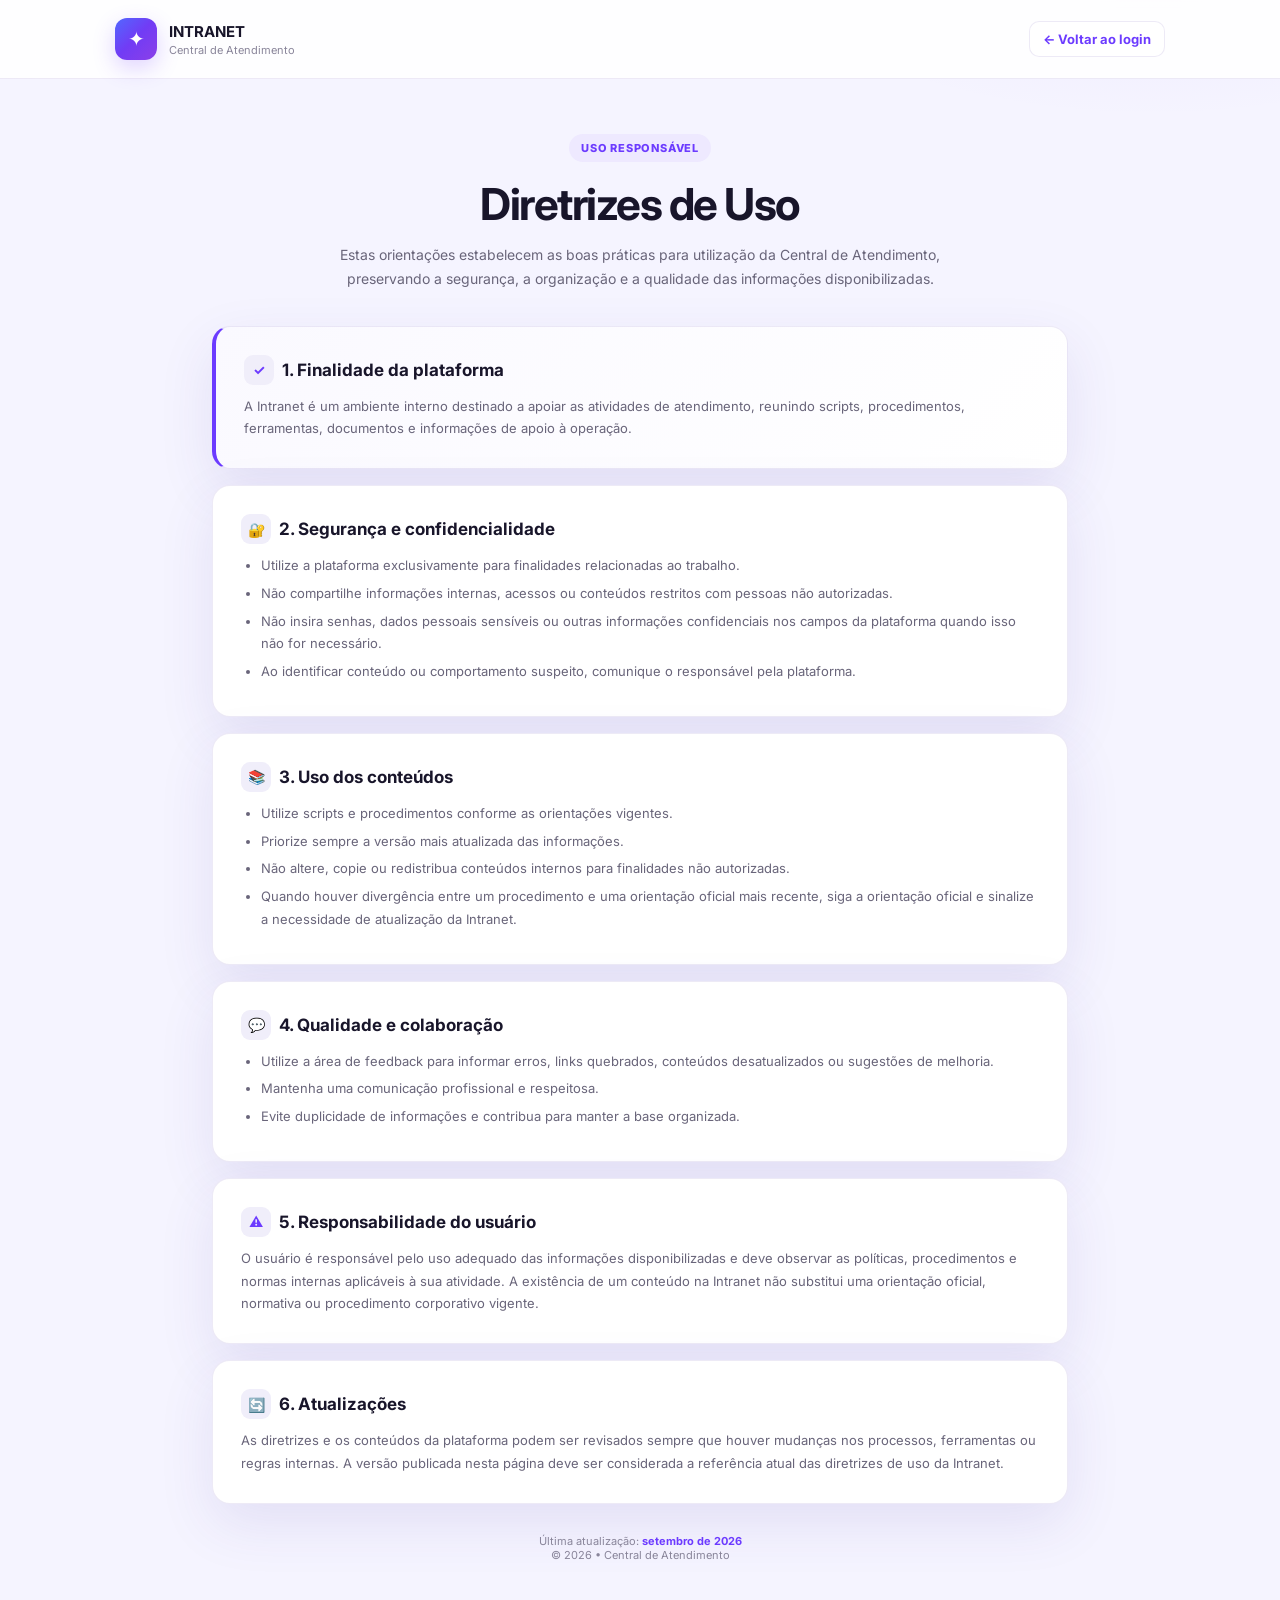
==== diretrizes.html @ d7f4d302 "feat: criar página de diretrizes de uso" ====
<!DOCTYPE html>
<html lang="pt-BR">
<head>
<meta charset="UTF-8">
<meta name="viewport" content="width=device-width, initial-scale=1.0">
<title>Diretrizes de Uso | Intranet</title>
<link rel="icon" type="image/svg+xml" href="data:image/svg+xml,%3Csvg xmlns='http://www.w3.org/2000/svg' viewBox='0 0 64 64'%3E%3Crect width='64' height='64' rx='16' fill='%236C3BFF'/%3E%3Cpath d='M16 20c0-4.4 3.6-8 8-8h16c4.4 0 8 3.6 8 8v13c0 4.4-3.6 8-8 8H30l-10 9v-9h-4c-4.4 0-8-3.6-8-8V20z' fill='white'/%3E%3Cpath d='M22 25h20M22 31h13' stroke='%23B9A7FF' stroke-width='4' stroke-linecap='round'/%3E%3C/svg%3E">
<link rel="preconnect" href="https://fonts.googleapis.com">
<link rel="preconnect" href="https://fonts.gstatic.com" crossorigin>
<link href="https://fonts.googleapis.com/css2?family=Inter:wght@400;500;600;700;800&display=swap" rel="stylesheet">
<style>
*{box-sizing:border-box;margin:0;padding:0}
:root{--primary:#6C3BFF;--primary-dark:#4C20D8;--gradient:linear-gradient(135deg,#5268FF 0%,#713CF5 48%,#8B3FE8 100%);--bg:#F5F4FF;--surface:#fff;--text:#242038;--strong:#18152A;--muted:#69657A;--border:rgba(105,83,180,.12);--shadow:0 20px 55px rgba(72,52,160,.10)}
body{font-family:'Inter',-apple-system,BlinkMacSystemFont,'Segoe UI',sans-serif;background:radial-gradient(700px 400px at 90% -10%,rgba(139,92,255,.12),transparent 70%),var(--bg);color:var(--text);min-height:100vh}
.header{background:rgba(255,255,255,.9);border-bottom:1px solid var(--border);padding:18px 28px;position:sticky;top:0;z-index:5;backdrop-filter:blur(16px)}
.header-inner{max-width:1050px;margin:auto;display:flex;align-items:center;justify-content:space-between;gap:20px}.brand{display:flex;align-items:center;gap:12px}.icon{width:42px;height:42px;border-radius:12px;background:var(--gradient);display:grid;place-items:center;color:#fff;font-size:20px;box-shadow:0 8px 22px rgba(108,59,255,.22)}.brand strong{display:block;color:var(--strong);font-size:15px}.brand span{display:block;color:#89859A;font-size:11px;margin-top:2px}.back{display:inline-flex;align-items:center;gap:7px;text-decoration:none;color:var(--primary);font-size:13px;font-weight:700;padding:9px 13px;border:1px solid var(--border);border-radius:10px;background:var(--surface)}.back:hover{background:#F0EEFA}
main{max-width:900px;margin:0 auto;padding:55px 22px 70px}.hero{text-align:center;margin-bottom:35px}.eyebrow{display:inline-block;padding:7px 12px;border-radius:999px;background:#EEE9FF;color:var(--primary);font-size:11px;font-weight:800;text-transform:uppercase;letter-spacing:.8px;margin-bottom:15px}.hero h1{font-size:clamp(30px,5vw,44px);letter-spacing:-1.5px;color:var(--strong);margin-bottom:12px}.hero p{max-width:650px;margin:auto;color:var(--muted);font-size:14px;line-height:1.7}
.card{background:var(--surface);border:1px solid var(--border);border-radius:18px;padding:28px;margin-bottom:16px;box-shadow:var(--shadow)}.card h2{font-size:17px;color:var(--strong);margin-bottom:10px}.card h2 span{display:inline-grid;place-items:center;width:30px;height:30px;border-radius:9px;background:#F0EEFA;color:var(--primary);margin-right:8px;font-size:14px}.card p,.card li{font-size:13px;line-height:1.75;color:var(--muted)}.card ul{padding-left:20px;margin-top:8px}.card li{margin:5px 0}.highlight{border-left:4px solid var(--primary);background:linear-gradient(135deg,#FAF9FF,#fff)}.footer{text-align:center;color:#89859A;font-size:11px;margin-top:30px}.footer strong{color:var(--primary)}
@media(max-width:600px){.header{padding:14px 16px}.brand span{display:none}main{padding:35px 15px 50px}.card{padding:22px}.back{font-size:12px}}
</style>
</head>
<body>
<header class="header"><div class="header-inner"><div class="brand"><div class="icon">✦</div><div><strong>INTRANET</strong><span>Central de Atendimento</span></div></div><a class="back" href="index.html">← Voltar ao login</a></div></header>
<main>
<section class="hero"><div class="eyebrow">Uso responsável</div><h1>Diretrizes de Uso</h1><p>Estas orientações estabelecem as boas práticas para utilização da Central de Atendimento, preservando a segurança, a organização e a qualidade das informações disponibilizadas.</p></section>
<section class="card highlight"><h2><span>✓</span>1. Finalidade da plataforma</h2><p>A Intranet é um ambiente interno destinado a apoiar as atividades de atendimento, reunindo scripts, procedimentos, ferramentas, documentos e informações de apoio à operação.</p></section>
<section class="card"><h2><span>🔐</span>2. Segurança e confidencialidade</h2><ul><li>Utilize a plataforma exclusivamente para finalidades relacionadas ao trabalho.</li><li>Não compartilhe informações internas, acessos ou conteúdos restritos com pessoas não autorizadas.</li><li>Não insira senhas, dados pessoais sensíveis ou outras informações confidenciais nos campos da plataforma quando isso não for necessário.</li><li>Ao identificar conteúdo ou comportamento suspeito, comunique o responsável pela plataforma.</li></ul></section>
<section class="card"><h2><span>📚</span>3. Uso dos conteúdos</h2><ul><li>Utilize scripts e procedimentos conforme as orientações vigentes.</li><li>Priorize sempre a versão mais atualizada das informações.</li><li>Não altere, copie ou redistribua conteúdos internos para finalidades não autorizadas.</li><li>Quando houver divergência entre um procedimento e uma orientação oficial mais recente, siga a orientação oficial e sinalize a necessidade de atualização da Intranet.</li></ul></section>
<section class="card"><h2><span>💬</span>4. Qualidade e colaboração</h2><ul><li>Utilize a área de feedback para informar erros, links quebrados, conteúdos desatualizados ou sugestões de melhoria.</li><li>Mantenha uma comunicação profissional e respeitosa.</li><li>Evite duplicidade de informações e contribua para manter a base organizada.</li></ul></section>
<section class="card"><h2><span>⚠️</span>5. Responsabilidade do usuário</h2><p>O usuário é responsável pelo uso adequado das informações disponibilizadas e deve observar as políticas, procedimentos e normas internas aplicáveis à sua atividade. A existência de um conteúdo na Intranet não substitui uma orientação oficial, normativa ou procedimento corporativo vigente.</p></section>
<section class="card"><h2><span>🔄</span>6. Atualizações</h2><p>As diretrizes e os conteúdos da plataforma podem ser revisados sempre que houver mudanças nos processos, ferramentas ou regras internas. A versão publicada nesta página deve ser considerada a referência atual das diretrizes de uso da Intranet.</p></section>
<div class="footer">Última atualização: <strong>setembro de 2026</strong><br>© 2026 • Central de Atendimento</div>
</main>
</body>
</html>
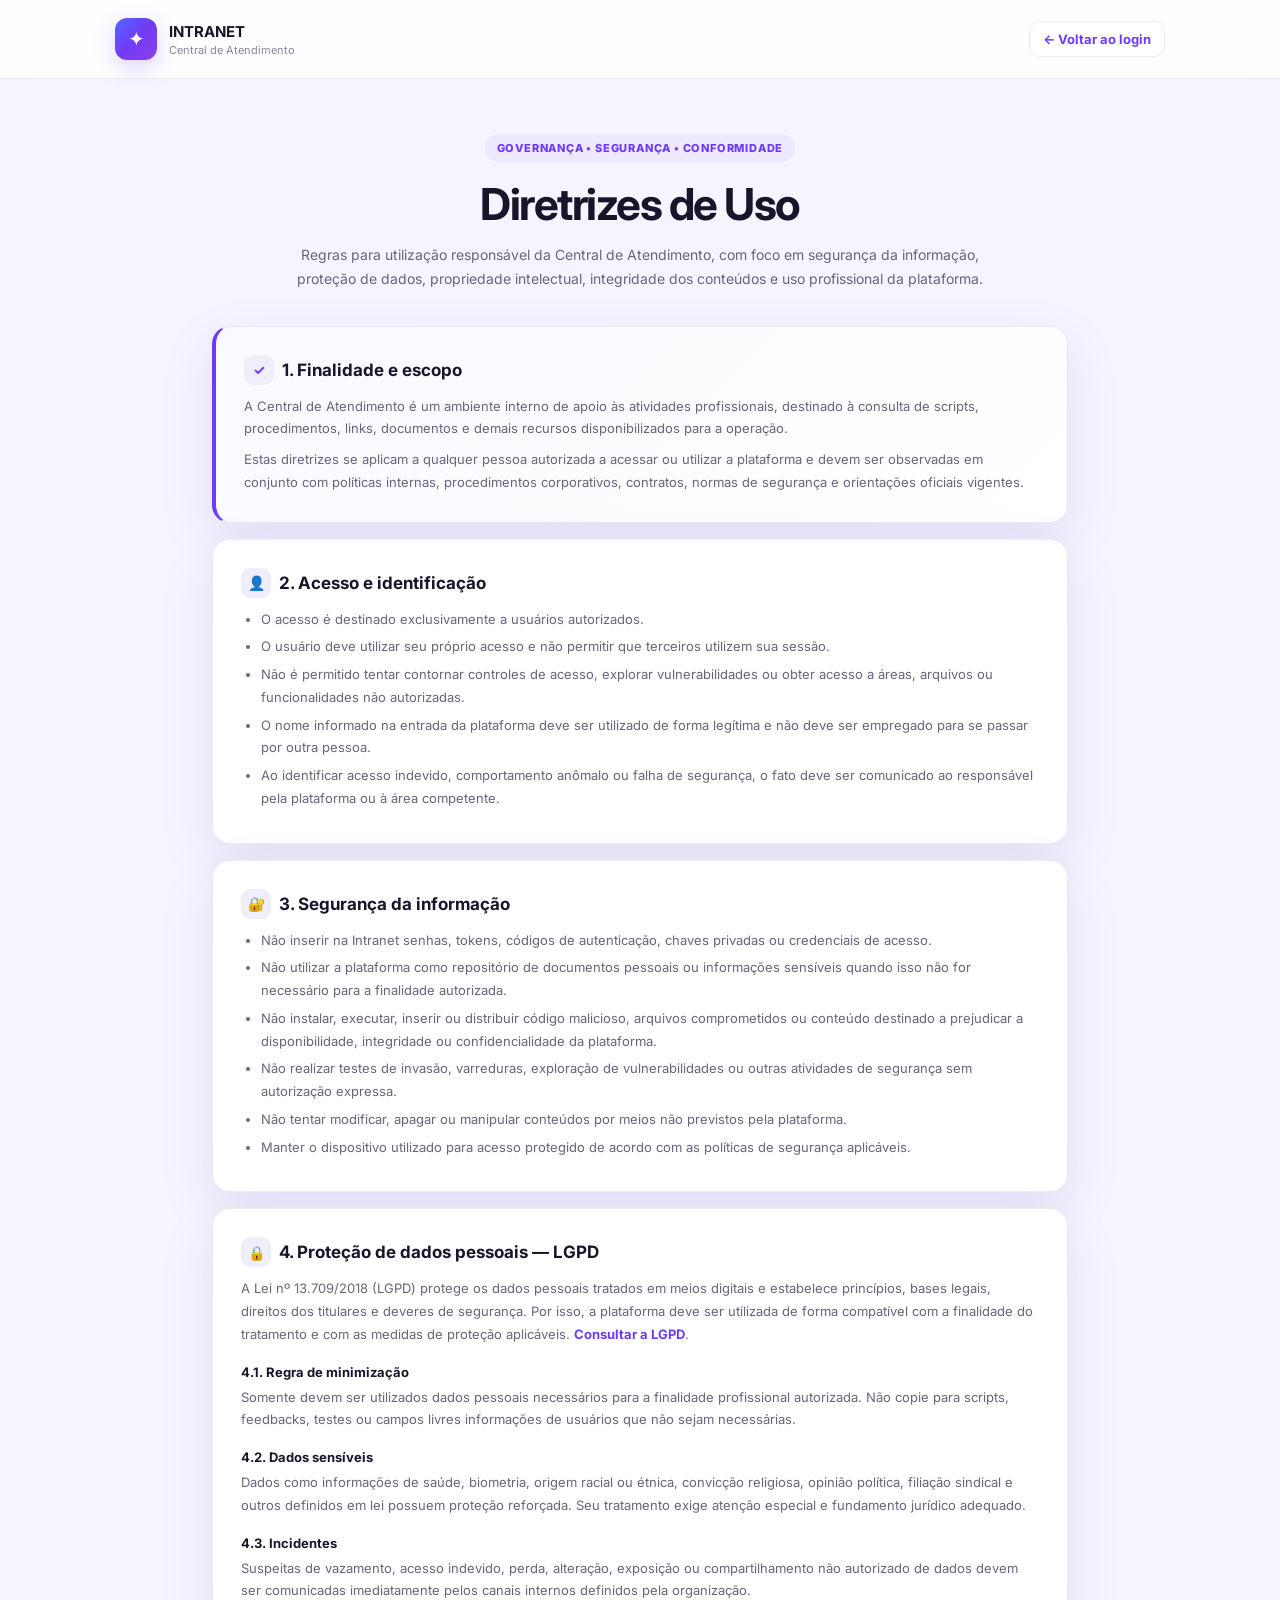
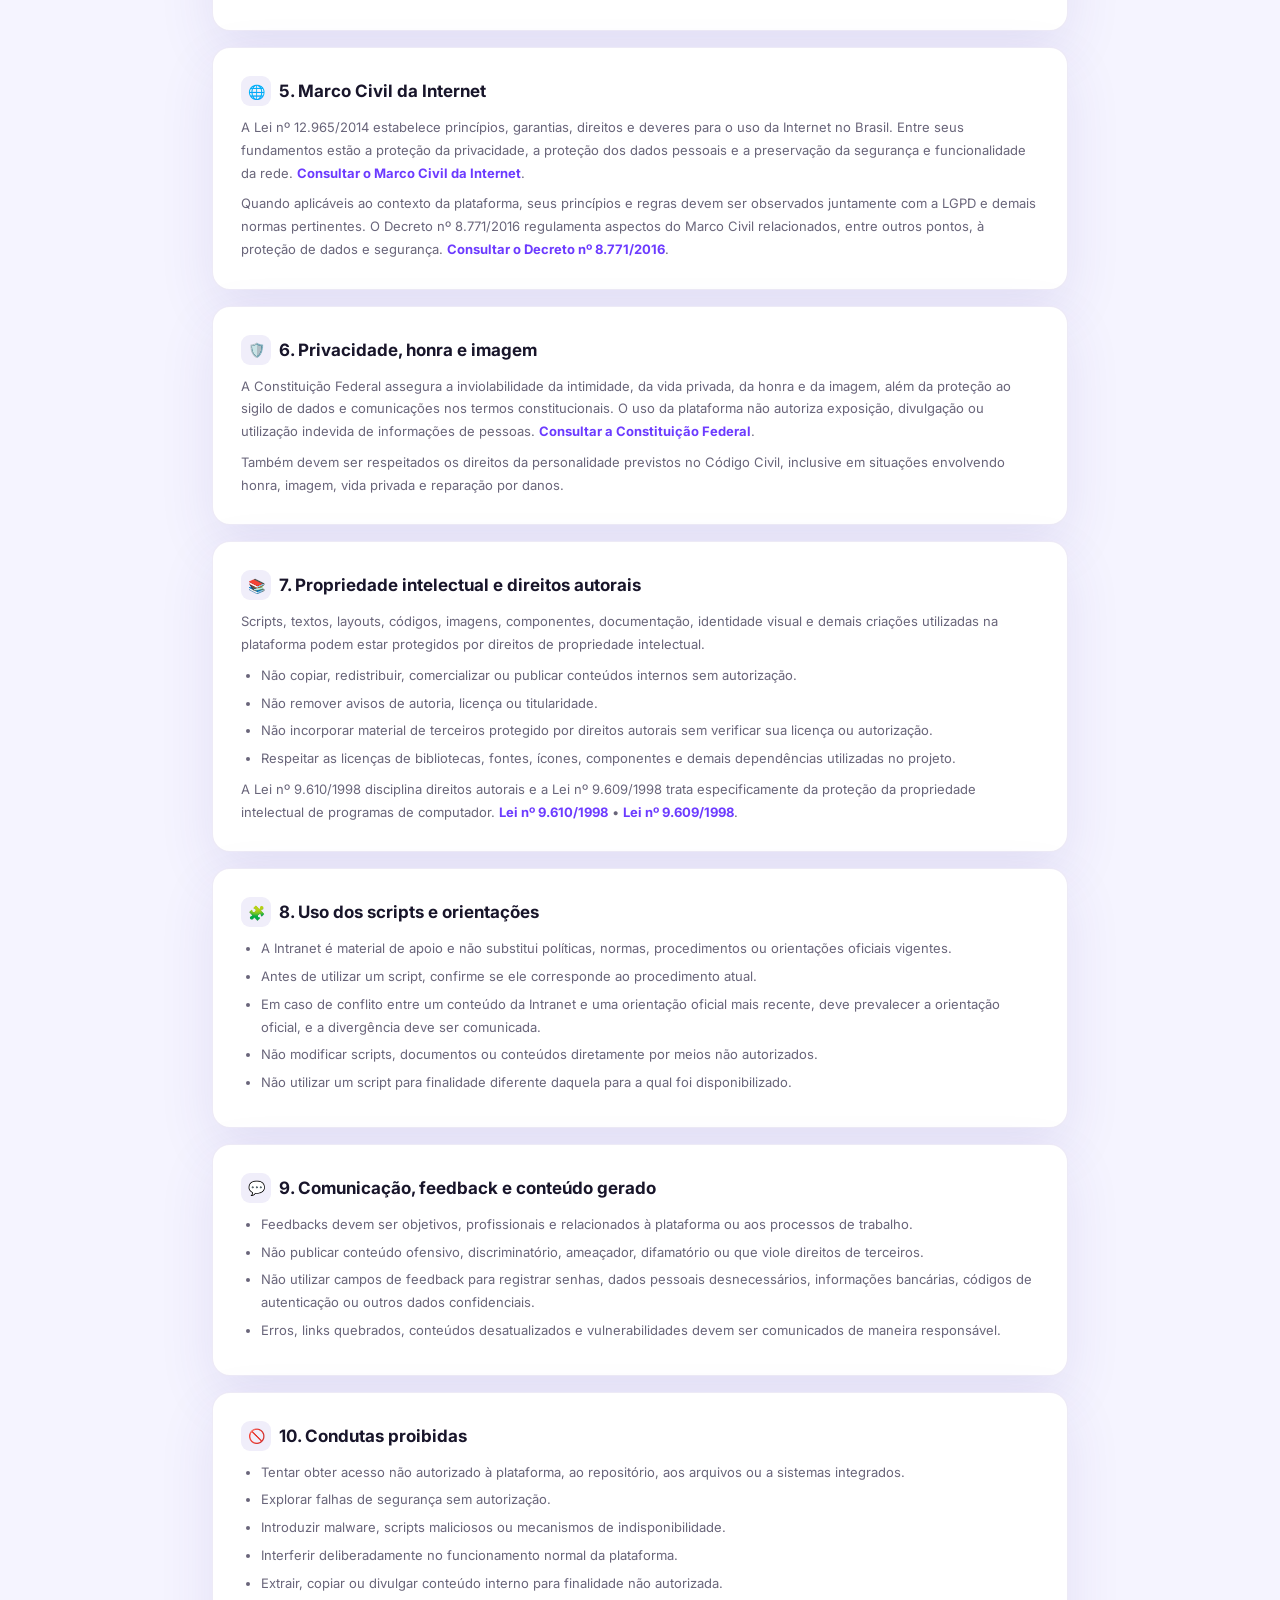
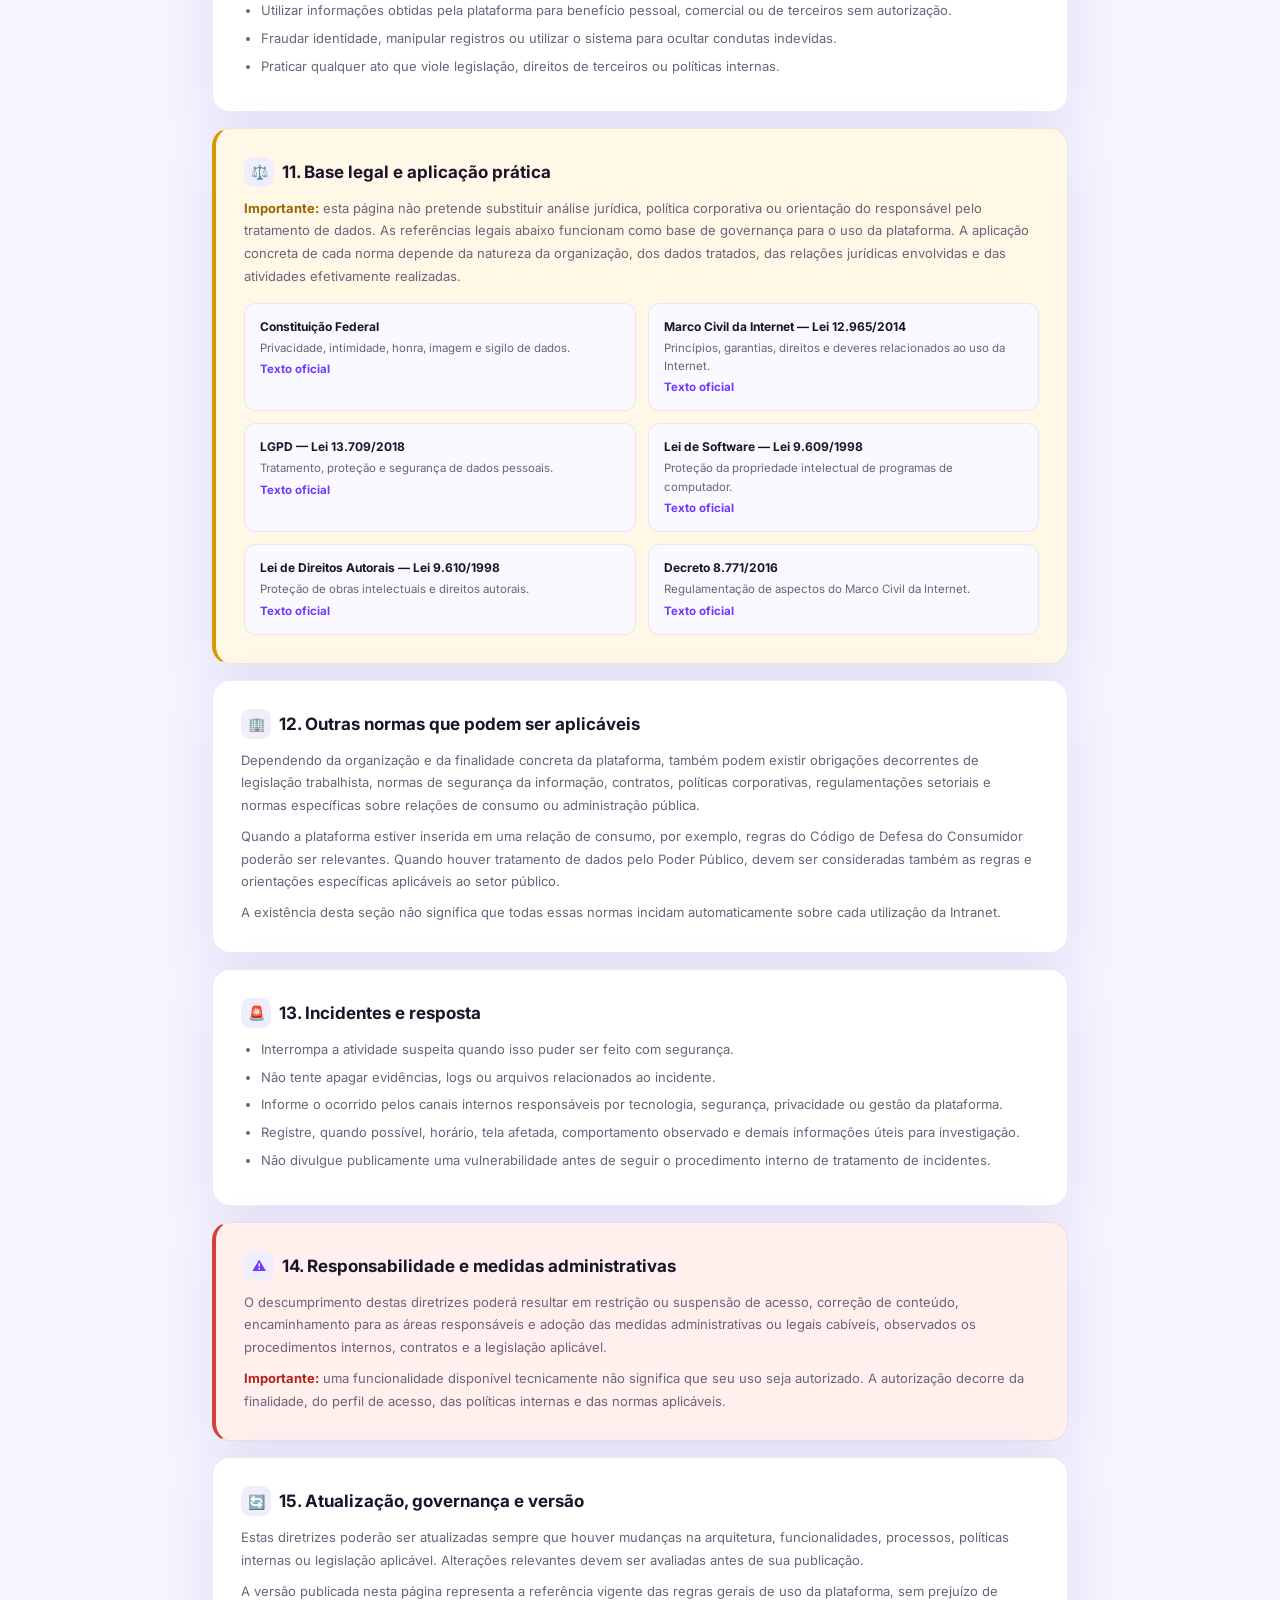
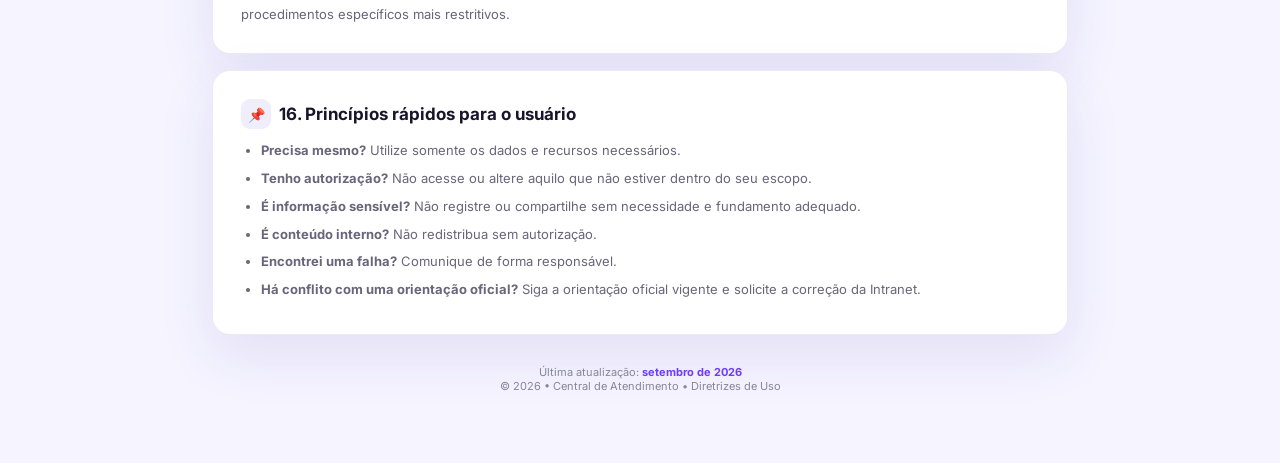
==== commit 609abcfc: "docs: ampliar diretrizes de uso e base legal da intranet" ====
--- a/diretrizes.html
+++ b/diretrizes.html
@@ -10,26 +10,65 @@
 <link href="https://fonts.googleapis.com/css2?family=Inter:wght@400;500;600;700;800&display=swap" rel="stylesheet">
 <style>
 *{box-sizing:border-box;margin:0;padding:0}
-:root{--primary:#6C3BFF;--primary-dark:#4C20D8;--gradient:linear-gradient(135deg,#5268FF 0%,#713CF5 48%,#8B3FE8 100%);--bg:#F5F4FF;--surface:#fff;--text:#242038;--strong:#18152A;--muted:#69657A;--border:rgba(105,83,180,.12);--shadow:0 20px 55px rgba(72,52,160,.10)}
-body{font-family:'Inter',-apple-system,BlinkMacSystemFont,'Segoe UI',sans-serif;background:radial-gradient(700px 400px at 90% -10%,rgba(139,92,255,.12),transparent 70%),var(--bg);color:var(--text);min-height:100vh}
+:root{--primary:#6C3BFF;--primary-dark:#4C20D8;--gradient:linear-gradient(135deg,#5268FF 0%,#713CF5 48%,#8B3FE8 100%);--bg:#F5F4FF;--surface:#fff;--surface-soft:#FAF9FF;--text:#242038;--strong:#18152A;--muted:#69657A;--muted-2:#89859A;--border:rgba(105,83,180,.12);--border-strong:rgba(105,83,180,.18);--shadow:0 20px 55px rgba(72,52,160,.10);--warning:#9A6500;--warning-bg:#FFF8E7;--danger:#B42318;--danger-bg:#FFF0EE}
+body{font-family:'Inter',-apple-system,BlinkMacSystemFont,'Segoe UI',sans-serif;background:radial-gradient(700px 400px at 90% -10%,rgba(139,92,255,.12),transparent 70%),var(--bg);color:var(--text);min-height:100vh;-webkit-font-smoothing:antialiased}
 .header{background:rgba(255,255,255,.9);border-bottom:1px solid var(--border);padding:18px 28px;position:sticky;top:0;z-index:5;backdrop-filter:blur(16px)}
-.header-inner{max-width:1050px;margin:auto;display:flex;align-items:center;justify-content:space-between;gap:20px}.brand{display:flex;align-items:center;gap:12px}.icon{width:42px;height:42px;border-radius:12px;background:var(--gradient);display:grid;place-items:center;color:#fff;font-size:20px;box-shadow:0 8px 22px rgba(108,59,255,.22)}.brand strong{display:block;color:var(--strong);font-size:15px}.brand span{display:block;color:#89859A;font-size:11px;margin-top:2px}.back{display:inline-flex;align-items:center;gap:7px;text-decoration:none;color:var(--primary);font-size:13px;font-weight:700;padding:9px 13px;border:1px solid var(--border);border-radius:10px;background:var(--surface)}.back:hover{background:#F0EEFA}
-main{max-width:900px;margin:0 auto;padding:55px 22px 70px}.hero{text-align:center;margin-bottom:35px}.eyebrow{display:inline-block;padding:7px 12px;border-radius:999px;background:#EEE9FF;color:var(--primary);font-size:11px;font-weight:800;text-transform:uppercase;letter-spacing:.8px;margin-bottom:15px}.hero h1{font-size:clamp(30px,5vw,44px);letter-spacing:-1.5px;color:var(--strong);margin-bottom:12px}.hero p{max-width:650px;margin:auto;color:var(--muted);font-size:14px;line-height:1.7}
-.card{background:var(--surface);border:1px solid var(--border);border-radius:18px;padding:28px;margin-bottom:16px;box-shadow:var(--shadow)}.card h2{font-size:17px;color:var(--strong);margin-bottom:10px}.card h2 span{display:inline-grid;place-items:center;width:30px;height:30px;border-radius:9px;background:#F0EEFA;color:var(--primary);margin-right:8px;font-size:14px}.card p,.card li{font-size:13px;line-height:1.75;color:var(--muted)}.card ul{padding-left:20px;margin-top:8px}.card li{margin:5px 0}.highlight{border-left:4px solid var(--primary);background:linear-gradient(135deg,#FAF9FF,#fff)}.footer{text-align:center;color:#89859A;font-size:11px;margin-top:30px}.footer strong{color:var(--primary)}
+.header-inner{max-width:1050px;margin:auto;display:flex;align-items:center;justify-content:space-between;gap:20px}.brand{display:flex;align-items:center;gap:12px}.icon{width:42px;height:42px;border-radius:12px;background:var(--gradient);display:grid;place-items:center;color:#fff;font-size:20px;box-shadow:0 8px 22px rgba(108,59,255,.22)}.brand strong{display:block;color:var(--strong);font-size:15px}.brand span{display:block;color:var(--muted-2);font-size:11px;margin-top:2px}.back{display:inline-flex;align-items:center;gap:7px;text-decoration:none;color:var(--primary);font-size:13px;font-weight:700;padding:9px 13px;border:1px solid var(--border);border-radius:10px;background:var(--surface)}.back:hover{background:#F0EEFA}
+main{max-width:900px;margin:0 auto;padding:55px 22px 70px}.hero{text-align:center;margin-bottom:35px}.eyebrow{display:inline-block;padding:7px 12px;border-radius:999px;background:#EEE9FF;color:var(--primary);font-size:11px;font-weight:800;text-transform:uppercase;letter-spacing:.8px;margin-bottom:15px}.hero h1{font-size:clamp(30px,5vw,44px);letter-spacing:-1.5px;color:var(--strong);margin-bottom:12px}.hero p{max-width:700px;margin:auto;color:var(--muted);font-size:14px;line-height:1.7}
+.card{background:var(--surface);border:1px solid var(--border);border-radius:18px;padding:28px;margin-bottom:16px;box-shadow:var(--shadow)}.card h2{font-size:17px;color:var(--strong);margin-bottom:10px}.card h2 span{display:inline-grid;place-items:center;width:30px;height:30px;border-radius:9px;background:#F0EEFA;color:var(--primary);margin-right:8px;font-size:14px}.card h3{font-size:13px;color:var(--strong);margin:18px 0 6px}.card p,.card li{font-size:13px;line-height:1.75;color:var(--muted)}.card ul{padding-left:20px;margin-top:8px}.card li{margin:5px 0}.card a{color:var(--primary);font-weight:700;text-decoration:none}.card a:hover{text-decoration:underline}.highlight{border-left:4px solid var(--primary);background:linear-gradient(135deg,#FAF9FF,#fff)}.notice{border-left:4px solid #D49A00;background:var(--warning-bg)}.notice strong{color:var(--warning)}.danger{border-left:4px solid #D14336;background:var(--danger-bg)}.danger strong{color:var(--danger)}.legal-grid{display:grid;grid-template-columns:repeat(2,1fr);gap:12px;margin-top:15px}.legal-item{border:1px solid var(--border);border-radius:12px;padding:15px;background:var(--surface-soft)}.legal-item strong{display:block;color:var(--strong);font-size:12px;margin-bottom:5px}.legal-item p{font-size:11.5px;line-height:1.6}.legal-item a{font-size:11.5px}.footer{text-align:center;color:var(--muted-2);font-size:11px;margin-top:30px}.footer strong{color:var(--primary)}
+@media(max-width:650px){.legal-grid{grid-template-columns:1fr}}
 @media(max-width:600px){.header{padding:14px 16px}.brand span{display:none}main{padding:35px 15px 50px}.card{padding:22px}.back{font-size:12px}}
 </style>
 </head>
 <body>
 <header class="header"><div class="header-inner"><div class="brand"><div class="icon">✦</div><div><strong>INTRANET</strong><span>Central de Atendimento</span></div></div><a class="back" href="index.html">← Voltar ao login</a></div></header>
 <main>
-<section class="hero"><div class="eyebrow">Uso responsável</div><h1>Diretrizes de Uso</h1><p>Estas orientações estabelecem as boas práticas para utilização da Central de Atendimento, preservando a segurança, a organização e a qualidade das informações disponibilizadas.</p></section>
-<section class="card highlight"><h2><span>✓</span>1. Finalidade da plataforma</h2><p>A Intranet é um ambiente interno destinado a apoiar as atividades de atendimento, reunindo scripts, procedimentos, ferramentas, documentos e informações de apoio à operação.</p></section>
-<section class="card"><h2><span>🔐</span>2. Segurança e confidencialidade</h2><ul><li>Utilize a plataforma exclusivamente para finalidades relacionadas ao trabalho.</li><li>Não compartilhe informações internas, acessos ou conteúdos restritos com pessoas não autorizadas.</li><li>Não insira senhas, dados pessoais sensíveis ou outras informações confidenciais nos campos da plataforma quando isso não for necessário.</li><li>Ao identificar conteúdo ou comportamento suspeito, comunique o responsável pela plataforma.</li></ul></section>
-<section class="card"><h2><span>📚</span>3. Uso dos conteúdos</h2><ul><li>Utilize scripts e procedimentos conforme as orientações vigentes.</li><li>Priorize sempre a versão mais atualizada das informações.</li><li>Não altere, copie ou redistribua conteúdos internos para finalidades não autorizadas.</li><li>Quando houver divergência entre um procedimento e uma orientação oficial mais recente, siga a orientação oficial e sinalize a necessidade de atualização da Intranet.</li></ul></section>
-<section class="card"><h2><span>💬</span>4. Qualidade e colaboração</h2><ul><li>Utilize a área de feedback para informar erros, links quebrados, conteúdos desatualizados ou sugestões de melhoria.</li><li>Mantenha uma comunicação profissional e respeitosa.</li><li>Evite duplicidade de informações e contribua para manter a base organizada.</li></ul></section>
-<section class="card"><h2><span>⚠️</span>5. Responsabilidade do usuário</h2><p>O usuário é responsável pelo uso adequado das informações disponibilizadas e deve observar as políticas, procedimentos e normas internas aplicáveis à sua atividade. A existência de um conteúdo na Intranet não substitui uma orientação oficial, normativa ou procedimento corporativo vigente.</p></section>
-<section class="card"><h2><span>🔄</span>6. Atualizações</h2><p>As diretrizes e os conteúdos da plataforma podem ser revisados sempre que houver mudanças nos processos, ferramentas ou regras internas. A versão publicada nesta página deve ser considerada a referência atual das diretrizes de uso da Intranet.</p></section>
-<div class="footer">Última atualização: <strong>setembro de 2026</strong><br>© 2026 • Central de Atendimento</div>
+<section class="hero"><div class="eyebrow">Governança • Segurança • Conformidade</div><h1>Diretrizes de Uso</h1><p>Regras para utilização responsável da Central de Atendimento, com foco em segurança da informação, proteção de dados, propriedade intelectual, integridade dos conteúdos e uso profissional da plataforma.</p></section>
+
+<section class="card highlight"><h2><span>✓</span>1. Finalidade e escopo</h2><p>A Central de Atendimento é um ambiente interno de apoio às atividades profissionais, destinado à consulta de scripts, procedimentos, links, documentos e demais recursos disponibilizados para a operação.</p><p style="margin-top:8px">Estas diretrizes se aplicam a qualquer pessoa autorizada a acessar ou utilizar a plataforma e devem ser observadas em conjunto com políticas internas, procedimentos corporativos, contratos, normas de segurança e orientações oficiais vigentes.</p></section>
+
+<section class="card"><h2><span>👤</span>2. Acesso e identificação</h2><ul><li>O acesso é destinado exclusivamente a usuários autorizados.</li><li>O usuário deve utilizar seu próprio acesso e não permitir que terceiros utilizem sua sessão.</li><li>Não é permitido tentar contornar controles de acesso, explorar vulnerabilidades ou obter acesso a áreas, arquivos ou funcionalidades não autorizadas.</li><li>O nome informado na entrada da plataforma deve ser utilizado de forma legítima e não deve ser empregado para se passar por outra pessoa.</li><li>Ao identificar acesso indevido, comportamento anômalo ou falha de segurança, o fato deve ser comunicado ao responsável pela plataforma ou à área competente.</li></ul></section>
+
+<section class="card"><h2><span>🔐</span>3. Segurança da informação</h2><ul><li>Não inserir na Intranet senhas, tokens, códigos de autenticação, chaves privadas ou credenciais de acesso.</li><li>Não utilizar a plataforma como repositório de documentos pessoais ou informações sensíveis quando isso não for necessário para a finalidade autorizada.</li><li>Não instalar, executar, inserir ou distribuir código malicioso, arquivos comprometidos ou conteúdo destinado a prejudicar a disponibilidade, integridade ou confidencialidade da plataforma.</li><li>Não realizar testes de invasão, varreduras, exploração de vulnerabilidades ou outras atividades de segurança sem autorização expressa.</li><li>Não tentar modificar, apagar ou manipular conteúdos por meios não previstos pela plataforma.</li><li>Manter o dispositivo utilizado para acesso protegido de acordo com as políticas de segurança aplicáveis.</li></ul></section>
+
+<section class="card"><h2><span>🔒</span>4. Proteção de dados pessoais — LGPD</h2><p>A Lei nº 13.709/2018 (LGPD) protege os dados pessoais tratados em meios digitais e estabelece princípios, bases legais, direitos dos titulares e deveres de segurança. Por isso, a plataforma deve ser utilizada de forma compatível com a finalidade do tratamento e com as medidas de proteção aplicáveis. <a href="https://www.planalto.gov.br/ccivil_03/_ato2015-2018/2018/lei/l13709.htm" target="_blank" rel="noopener noreferrer">Consultar a LGPD</a>.</p>
+<h3>4.1. Regra de minimização</h3><p>Somente devem ser utilizados dados pessoais necessários para a finalidade profissional autorizada. Não copie para scripts, feedbacks, testes ou campos livres informações de usuários que não sejam necessárias.</p>
+<h3>4.2. Dados sensíveis</h3><p>Dados como informações de saúde, biometria, origem racial ou étnica, convicção religiosa, opinião política, filiação sindical e outros definidos em lei possuem proteção reforçada. Seu tratamento exige atenção especial e fundamento jurídico adequado.</p>
+<h3>4.3. Incidentes</h3><p>Suspeitas de vazamento, acesso indevido, perda, alteração, exposição ou compartilhamento não autorizado de dados devem ser comunicadas imediatamente pelos canais internos definidos pela organização.</p></section>
+
+<section class="card"><h2><span>🌐</span>5. Marco Civil da Internet</h2><p>A Lei nº 12.965/2014 estabelece princípios, garantias, direitos e deveres para o uso da Internet no Brasil. Entre seus fundamentos estão a proteção da privacidade, a proteção dos dados pessoais e a preservação da segurança e funcionalidade da rede. <a href="https://planalto.gov.br/ccivil_03/_ato2011-2014/2014/lei/l12965.htm" target="_blank" rel="noopener noreferrer">Consultar o Marco Civil da Internet</a>.</p><p style="margin-top:8px">Quando aplicáveis ao contexto da plataforma, seus princípios e regras devem ser observados juntamente com a LGPD e demais normas pertinentes. O Decreto nº 8.771/2016 regulamenta aspectos do Marco Civil relacionados, entre outros pontos, à proteção de dados e segurança. <a href="https://www.planalto.gov.br/ccivil_03/_ato2015-2018/2016/decreto/d8771.htm" target="_blank" rel="noopener noreferrer">Consultar o Decreto nº 8.771/2016</a>.</p></section>
+
+<section class="card"><h2><span>🛡️</span>6. Privacidade, honra e imagem</h2><p>A Constituição Federal assegura a inviolabilidade da intimidade, da vida privada, da honra e da imagem, além da proteção ao sigilo de dados e comunicações nos termos constitucionais. O uso da plataforma não autoriza exposição, divulgação ou utilização indevida de informações de pessoas. <a href="https://www.planalto.gov.br/ccivil_03/constituicao/constituicaocompilado.htm" target="_blank" rel="noopener noreferrer">Consultar a Constituição Federal</a>.</p><p style="margin-top:8px">Também devem ser respeitados os direitos da personalidade previstos no Código Civil, inclusive em situações envolvendo honra, imagem, vida privada e reparação por danos.</p></section>
+
+<section class="card"><h2><span>📚</span>7. Propriedade intelectual e direitos autorais</h2><p>Scripts, textos, layouts, códigos, imagens, componentes, documentação, identidade visual e demais criações utilizadas na plataforma podem estar protegidos por direitos de propriedade intelectual.</p><ul><li>Não copiar, redistribuir, comercializar ou publicar conteúdos internos sem autorização.</li><li>Não remover avisos de autoria, licença ou titularidade.</li><li>Não incorporar material de terceiros protegido por direitos autorais sem verificar sua licença ou autorização.</li><li>Respeitar as licenças de bibliotecas, fontes, ícones, componentes e demais dependências utilizadas no projeto.</li></ul><p style="margin-top:8px">A Lei nº 9.610/1998 disciplina direitos autorais e a Lei nº 9.609/1998 trata especificamente da proteção da propriedade intelectual de programas de computador. <a href="https://planalto.gov.br/ccivil_03/leis/l9610.htm" target="_blank" rel="noopener noreferrer">Lei nº 9.610/1998</a> • <a href="https://planalto.gov.br/ccivil_03/leis/l9609.htm" target="_blank" rel="noopener noreferrer">Lei nº 9.609/1998</a>.</p></section>
+
+<section class="card"><h2><span>🧩</span>8. Uso dos scripts e orientações</h2><ul><li>A Intranet é material de apoio e não substitui políticas, normas, procedimentos ou orientações oficiais vigentes.</li><li>Antes de utilizar um script, confirme se ele corresponde ao procedimento atual.</li><li>Em caso de conflito entre um conteúdo da Intranet e uma orientação oficial mais recente, deve prevalecer a orientação oficial, e a divergência deve ser comunicada.</li><li>Não modificar scripts, documentos ou conteúdos diretamente por meios não autorizados.</li><li>Não utilizar um script para finalidade diferente daquela para a qual foi disponibilizado.</li></ul></section>
+
+<section class="card"><h2><span>💬</span>9. Comunicação, feedback e conteúdo gerado</h2><ul><li>Feedbacks devem ser objetivos, profissionais e relacionados à plataforma ou aos processos de trabalho.</li><li>Não publicar conteúdo ofensivo, discriminatório, ameaçador, difamatório ou que viole direitos de terceiros.</li><li>Não utilizar campos de feedback para registrar senhas, dados pessoais desnecessários, informações bancárias, códigos de autenticação ou outros dados confidenciais.</li><li>Erros, links quebrados, conteúdos desatualizados e vulnerabilidades devem ser comunicados de maneira responsável.</li></ul></section>
+
+<section class="card"><h2><span>🚫</span>10. Condutas proibidas</h2><ul><li>Tentar obter acesso não autorizado à plataforma, ao repositório, aos arquivos ou a sistemas integrados.</li><li>Explorar falhas de segurança sem autorização.</li><li>Introduzir malware, scripts maliciosos ou mecanismos de indisponibilidade.</li><li>Interferir deliberadamente no funcionamento normal da plataforma.</li><li>Extrair, copiar ou divulgar conteúdo interno para finalidade não autorizada.</li><li>Utilizar informações obtidas pela plataforma para benefício pessoal, comercial ou de terceiros sem autorização.</li><li>Fraudar identidade, manipular registros ou utilizar o sistema para ocultar condutas indevidas.</li><li>Praticar qualquer ato que viole legislação, direitos de terceiros ou políticas internas.</li></ul></section>
+
+<section class="card notice"><h2><span>⚖️</span>11. Base legal e aplicação prática</h2><p><strong>Importante:</strong> esta página não pretende substituir análise jurídica, política corporativa ou orientação do responsável pelo tratamento de dados. As referências legais abaixo funcionam como base de governança para o uso da plataforma. A aplicação concreta de cada norma depende da natureza da organização, dos dados tratados, das relações jurídicas envolvidas e das atividades efetivamente realizadas.</p>
+<div class="legal-grid">
+<div class="legal-item"><strong>Constituição Federal</strong><p>Privacidade, intimidade, honra, imagem e sigilo de dados.</p><a href="https://www.planalto.gov.br/ccivil_03/constituicao/constituicaocompilado.htm" target="_blank" rel="noopener noreferrer">Texto oficial</a></div>
+<div class="legal-item"><strong>Marco Civil da Internet — Lei 12.965/2014</strong><p>Princípios, garantias, direitos e deveres relacionados ao uso da Internet.</p><a href="https://planalto.gov.br/ccivil_03/_ato2011-2014/2014/lei/l12965.htm" target="_blank" rel="noopener noreferrer">Texto oficial</a></div>
+<div class="legal-item"><strong>LGPD — Lei 13.709/2018</strong><p>Tratamento, proteção e segurança de dados pessoais.</p><a href="https://www.planalto.gov.br/ccivil_03/_ato2015-2018/2018/lei/l13709.htm" target="_blank" rel="noopener noreferrer">Texto oficial</a></div>
+<div class="legal-item"><strong>Lei de Software — Lei 9.609/1998</strong><p>Proteção da propriedade intelectual de programas de computador.</p><a href="https://planalto.gov.br/ccivil_03/leis/l9609.htm" target="_blank" rel="noopener noreferrer">Texto oficial</a></div>
+<div class="legal-item"><strong>Lei de Direitos Autorais — Lei 9.610/1998</strong><p>Proteção de obras intelectuais e direitos autorais.</p><a href="https://planalto.gov.br/ccivil_03/leis/l9610.htm" target="_blank" rel="noopener noreferrer">Texto oficial</a></div>
+<div class="legal-item"><strong>Decreto 8.771/2016</strong><p>Regulamentação de aspectos do Marco Civil da Internet.</p><a href="https://www.planalto.gov.br/ccivil_03/_ato2015-2018/2016/decreto/d8771.htm" target="_blank" rel="noopener noreferrer">Texto oficial</a></div>
+</div></section>
+
+<section class="card"><h2><span>🏢</span>12. Outras normas que podem ser aplicáveis</h2><p>Dependendo da organização e da finalidade concreta da plataforma, também podem existir obrigações decorrentes de legislação trabalhista, normas de segurança da informação, contratos, políticas corporativas, regulamentações setoriais e normas específicas sobre relações de consumo ou administração pública.</p><p style="margin-top:8px">Quando a plataforma estiver inserida em uma relação de consumo, por exemplo, regras do Código de Defesa do Consumidor poderão ser relevantes. Quando houver tratamento de dados pelo Poder Público, devem ser consideradas também as regras e orientações específicas aplicáveis ao setor público.</p><p style="margin-top:8px">A existência desta seção não significa que todas essas normas incidam automaticamente sobre cada utilização da Intranet.</p></section>
+
+<section class="card"><h2><span>🚨</span>13. Incidentes e resposta</h2><ul><li>Interrompa a atividade suspeita quando isso puder ser feito com segurança.</li><li>Não tente apagar evidências, logs ou arquivos relacionados ao incidente.</li><li>Informe o ocorrido pelos canais internos responsáveis por tecnologia, segurança, privacidade ou gestão da plataforma.</li><li>Registre, quando possível, horário, tela afetada, comportamento observado e demais informações úteis para investigação.</li><li>Não divulgue publicamente uma vulnerabilidade antes de seguir o procedimento interno de tratamento de incidentes.</li></ul></section>
+
+<section class="card danger"><h2><span>⚠️</span>14. Responsabilidade e medidas administrativas</h2><p>O descumprimento destas diretrizes poderá resultar em restrição ou suspensão de acesso, correção de conteúdo, encaminhamento para as áreas responsáveis e adoção das medidas administrativas ou legais cabíveis, observados os procedimentos internos, contratos e a legislação aplicável.</p><p style="margin-top:8px"><strong>Importante:</strong> uma funcionalidade disponível tecnicamente não significa que seu uso seja autorizado. A autorização decorre da finalidade, do perfil de acesso, das políticas internas e das normas aplicáveis.</p></section>
+
+<section class="card"><h2><span>🔄</span>15. Atualização, governança e versão</h2><p>Estas diretrizes poderão ser atualizadas sempre que houver mudanças na arquitetura, funcionalidades, processos, políticas internas ou legislação aplicável. Alterações relevantes devem ser avaliadas antes de sua publicação.</p><p style="margin-top:8px">A versão publicada nesta página representa a referência vigente das regras gerais de uso da plataforma, sem prejuízo de procedimentos específicos mais restritivos.</p></section>
+
+<section class="card"><h2><span>📌</span>16. Princípios rápidos para o usuário</h2><ul><li><strong>Precisa mesmo?</strong> Utilize somente os dados e recursos necessários.</li><li><strong>Tenho autorização?</strong> Não acesse ou altere aquilo que não estiver dentro do seu escopo.</li><li><strong>É informação sensível?</strong> Não registre ou compartilhe sem necessidade e fundamento adequado.</li><li><strong>É conteúdo interno?</strong> Não redistribua sem autorização.</li><li><strong>Encontrei uma falha?</strong> Comunique de forma responsável.</li><li><strong>Há conflito com uma orientação oficial?</strong> Siga a orientação oficial vigente e solicite a correção da Intranet.</li></ul></section>
+
+<div class="footer">Última atualização: <strong>setembro de 2026</strong><br>© 2026 • Central de Atendimento • Diretrizes de Uso</div>
 </main>
 </body>
 </html>
